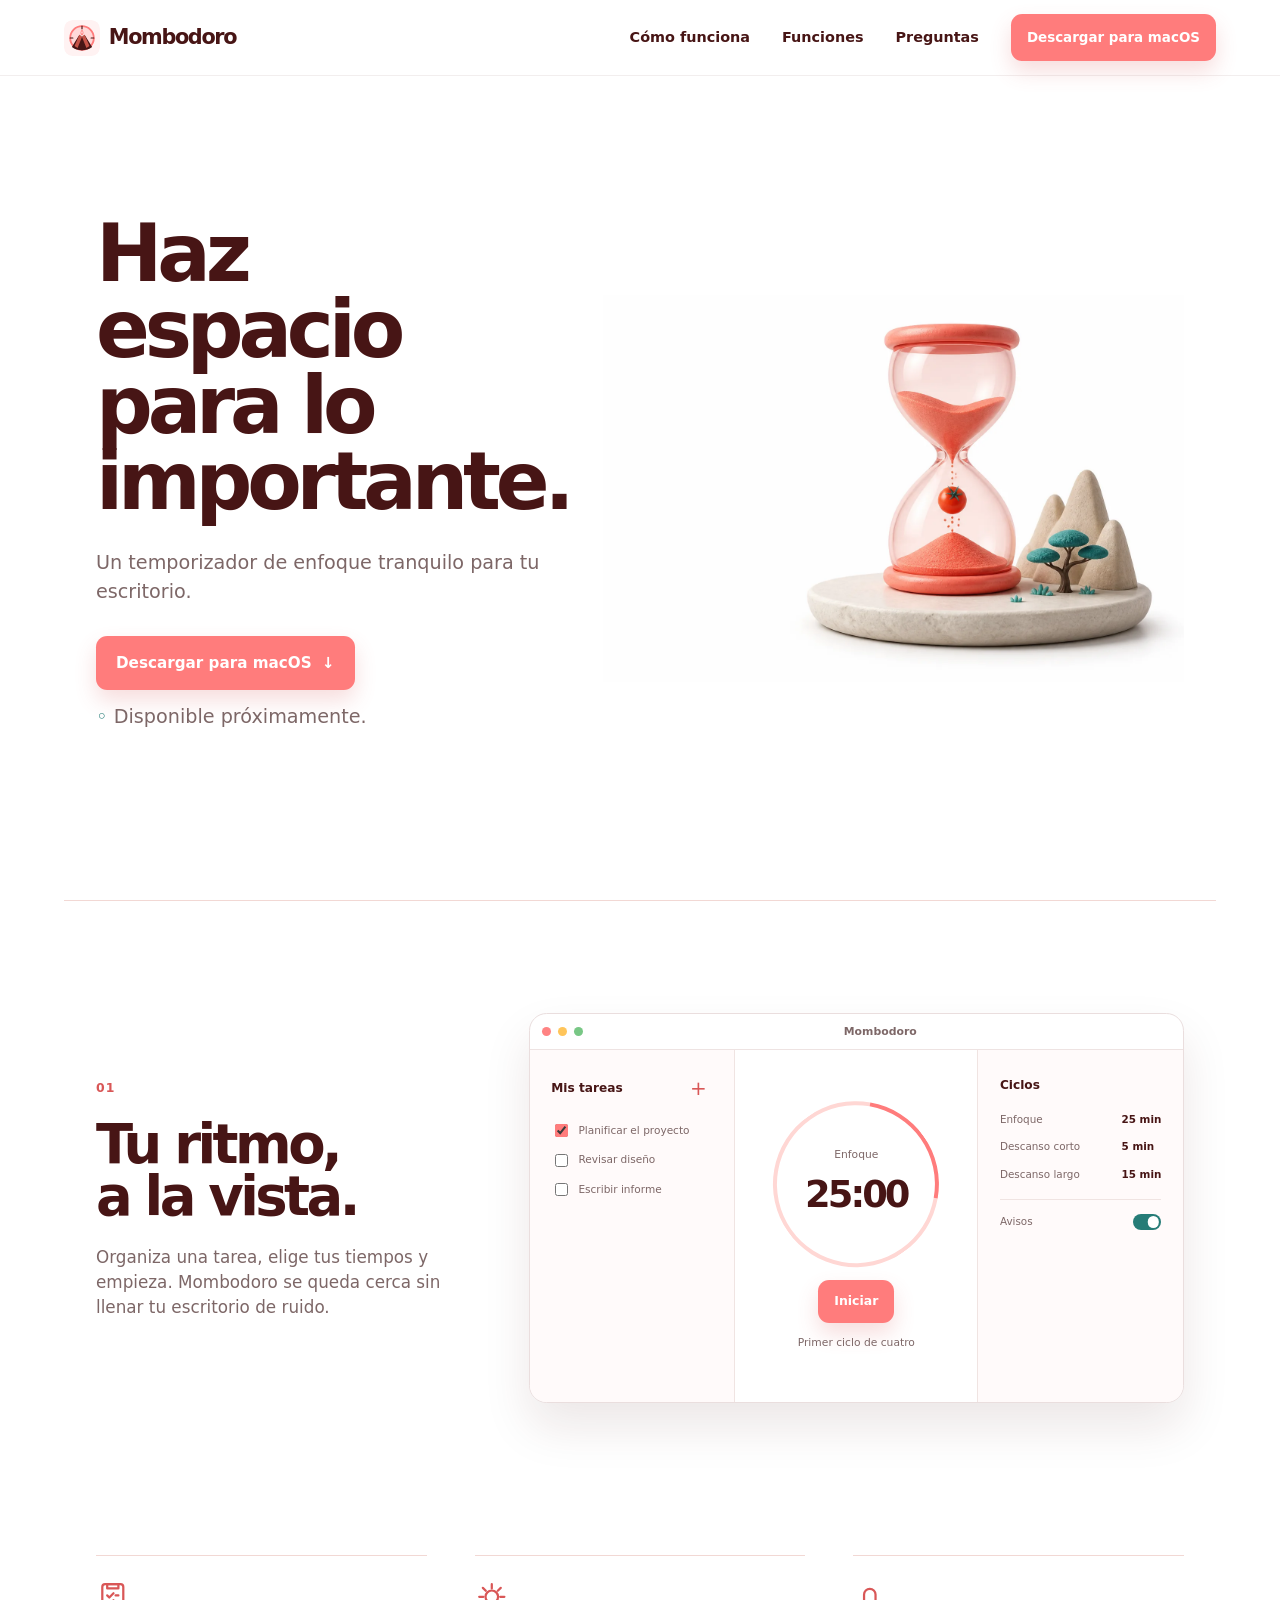
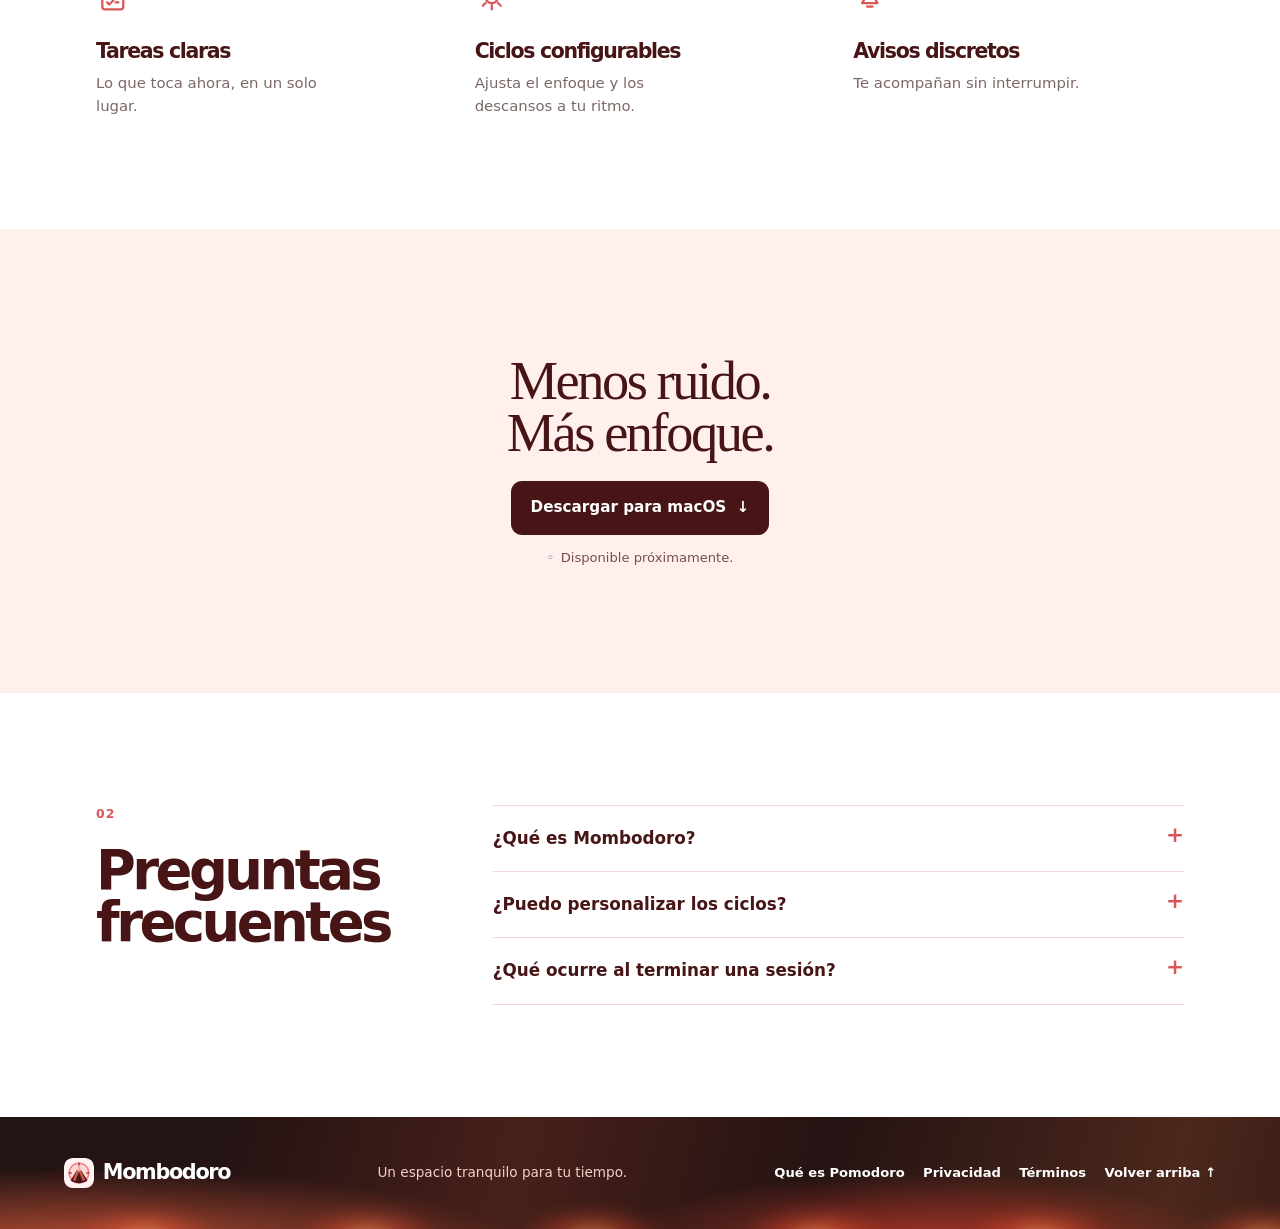
==== web/index.html @ 4e903934 "feat(web): add Mombodoro landing page" ====
<!doctype html>
<html lang="es">
  <head>
    <meta charset="utf-8" />
    <meta name="viewport" content="width=device-width, initial-scale=1" />
    <meta name="theme-color" content="#ff7c7c" />
    <meta name="description" content="Mombodoro es un temporizador de enfoque para macOS con tareas, ciclos configurables y avisos discretos." />
    <meta name="keywords" content="Mombodoro, Momotombo, temporizador Pomodoro para macOS, enfoque, productividad" />
    <meta name="application-name" content="Mombodoro" />
    <meta name="robots" content="index,follow" />
    <link rel="canonical" href="/" data-canonical />
    <link rel="icon" href="assets/mombodoro-mark.svg" type="image/svg+xml" />
    <link rel="preload" as="image" href="assets/hourglass-diorama.webp" fetchpriority="high" />
    <meta property="og:type" content="website" />
    <meta property="og:locale" content="es_ES" />
    <meta property="og:title" content="Mombodoro — Haz espacio para lo importante" />
    <meta property="og:site_name" content="Mombodoro" />
    <meta property="og:description" content="Un temporizador de enfoque tranquilo para tu escritorio." />
    <meta property="og:image" content="assets/hourglass-diorama.webp" />
    <meta property="og:url" content="" data-og-url />
    <meta name="twitter:card" content="summary_large_image" />
    <meta name="twitter:title" content="Mombodoro — Haz espacio para lo importante" />
    <meta name="twitter:description" content="Un temporizador de enfoque tranquilo para tu escritorio." />
    <meta name="twitter:image" content="assets/hourglass-diorama.webp" />
    <title>Mombodoro — Temporizador de enfoque para macOS</title>
    <link rel="stylesheet" href="styles.css" />
    <script type="application/ld+json" id="structured-data"></script>
    <script src="main.js" defer></script>
  </head>
  <body>
    <a class="skip-link" href="#contenido">Saltar al contenido</a>
    <header class="site-header">
      <a class="brand" href="#inicio" aria-label="Mombodoro, inicio"><img src="assets/mombodoro-mark.svg" width="36" height="36" alt="" /><span>Mombodoro</span></a>
      <button class="menu-toggle" type="button" aria-expanded="false" aria-controls="site-navigation"><span class="sr-only">Abrir menú</span><span></span><span></span></button>
      <nav id="site-navigation" class="site-nav" aria-label="Principal">
        <a href="#como-funciona">Cómo funciona</a><a href="#funciones">Funciones</a><a href="#preguntas">Preguntas</a><a class="button button--small download-link" href="#descargar">Descargar para macOS</a>
      </nav>
    </header>
    <main id="contenido">
      <section id="inicio" class="hero section">
        <div class="hero__copy"><h1>Haz espacio<br />para lo importante.</h1><p>Un temporizador de enfoque tranquilo para tu escritorio.</p><a class="button download-link" href="#descargar">Descargar para macOS <span aria-hidden="true">↓</span></a><p class="availability" data-download-status aria-live="polite">Disponible próximamente.</p></div>
        <figure class="hero__media"><img src="assets/hourglass-diorama.webp" width="1536" height="1024" fetchpriority="high" alt="Reloj de arena coral con una esfera tomate y un paisaje sereno" /></figure>
      </section>
      <section id="como-funciona" class="product section">
        <div class="product__copy"><p class="section-number" aria-hidden="true">01</p><h2>Tu ritmo,<br />a la vista.</h2><p>Organiza una tarea, elige tus tiempos y empieza. Mombodoro se queda cerca sin llenar tu escritorio de ruido.</p></div>
        <div class="app-window" aria-label="Vista previa de Mombodoro">
          <div class="window-bar" aria-hidden="true"><span></span><span></span><span></span><b>Mombodoro</b></div>
          <div class="app-screen">
            <section class="task-panel" aria-label="Tareas de ejemplo"><div class="panel-heading"><strong>Mis tareas</strong><button type="button" data-add-task aria-label="Añadir tarea">+</button></div><label class="task-row"><input type="checkbox" checked /><span>Planificar el proyecto</span></label><label class="task-row"><input type="checkbox" /><span>Revisar diseño</span></label><label class="task-row"><input type="checkbox" /><span>Escribir informe</span></label></section>
            <section class="focus-panel" aria-label="Temporizador de ejemplo"><div class="timer-dial"><span>Enfoque</span><strong data-timer>25:00</strong></div><button class="button button--timer" type="button" data-timer-toggle>Iniciar</button><small data-cycle-status>Primer ciclo de cuatro</small></section>
            <section class="settings-panel" aria-label="Ciclos configurables"><strong>Ciclos</strong><dl><dt>Enfoque</dt><dd>25 min</dd><dt>Descanso corto</dt><dd>5 min</dd><dt>Descanso largo</dt><dd>15 min</dd></dl><label class="notification-toggle"><span>Avisos</span><input type="checkbox" checked /><i></i></label></section>
          </div>
        </div>
      </section>
      <section id="funciones" class="features section" aria-labelledby="features-title">
        <h2 id="features-title" class="sr-only">Funciones principales</h2>
        <article><svg aria-hidden="true" viewBox="0 0 24 24"><rect x="4.5" y="3" width="15" height="18" rx="2" /><path d="M8 3h8v3H8zM8 11l1.5 1.5 3-3M14 11h2M8 16l1.5 1.5 3-3M14 16h2" /></svg><h3>Tareas claras</h3><p>Lo que toca ahora, en un solo lugar.</p></article>
        <article><svg aria-hidden="true" viewBox="0 0 24 24"><path d="M12 3v3M12 18v3M3 12h3M18 12h3M5.6 5.6l2.1 2.1M16.3 16.3l2.1 2.1M18.4 5.6l-2.1 2.1M7.7 16.3l-2.1 2.1" /><circle cx="12" cy="12" r="4.5" /></svg><h3>Ciclos configurables</h3><p>Ajusta el enfoque y los descansos a tu ritmo.</p></article>
        <article><svg aria-hidden="true" viewBox="0 0 24 24"><path d="M6.5 16.5h11l-1.4-2.3v-3.8a4.1 4.1 0 0 0-8.2 0v3.8zM10 19h4" /></svg><h3>Avisos discretos</h3><p>Te acompañan sin interrumpir.</p></article>
      </section>
      <section id="descargar" class="download-band"><div><h2>Menos ruido.<br />Más enfoque.</h2><a class="button button--dark download-link" href="#descargar">Descargar para macOS <span aria-hidden="true">↓</span></a><p class="availability availability--dark" data-download-status aria-live="polite">Disponible próximamente.</p></div></section>
      <section id="preguntas" class="faq section" aria-labelledby="faq-title">
        <div class="faq__heading"><p class="section-number" aria-hidden="true">02</p><h2 id="faq-title">Preguntas frecuentes</h2></div>
        <div class="faq__items"><details><summary>¿Qué es Mombodoro?</summary><p>Es una aplicación de escritorio para organizar sesiones de enfoque y descanso con un temporizador configurable.</p></details><details><summary>¿Puedo personalizar los ciclos?</summary><p>Sí. Puedes ajustar la duración del enfoque, los descansos y la cantidad de ciclos antes de un descanso largo.</p></details><details><summary>¿Qué ocurre al terminar una sesión?</summary><p>Mombodoro muestra un aviso y puede enviar una notificación del sistema para indicar el siguiente momento del ciclo.</p></details></div>
      </section>
    </main>
    <footer class="site-footer"><a class="brand" href="#inicio"><img src="assets/mombodoro-mark.svg" width="30" height="30" alt="" /><span>Mombodoro</span></a><p>Un espacio tranquilo para tu tiempo.</p><nav class="footer-links" aria-label="Información"><a href="pomodoro.html">Qué es Pomodoro</a><a href="privacidad.html">Privacidad</a><a href="terminos.html">Términos</a><a href="#inicio">Volver arriba <span aria-hidden="true">↑</span></a></nav></footer>
  </body>
</html>
---- web/styles.css ----
:root {
  --white: #fff;
  --ink: #471515;
  --muted: #7d6767;
  --coral: #ff7c7c;
  --coral-dark: #d95757;
  --coral-soft: #fff0ed;
  --line: #f2d8d4;
  --teal: #267c77;
  --max: 72rem;
  --shadow: 0 1.5rem 3rem rgb(71 21 21 / 10%);
}

* { box-sizing: border-box; }
html { scroll-behavior: smooth; }
body { margin: 0; background: var(--white); color: var(--ink); font-family: Inter, ui-sans-serif, system-ui, -apple-system, BlinkMacSystemFont, "Segoe UI", sans-serif; line-height: 1.5; }
button, a { font: inherit; }
a { color: inherit; }
.skip-link { position: fixed; top: -4rem; left: 1rem; z-index: 10; padding: .7rem 1rem; border-radius: .5rem; background: var(--ink); color: var(--white); }
.skip-link:focus { top: 1rem; }
.sr-only { position: absolute; width: 1px; height: 1px; margin: -1px; overflow: hidden; clip: rect(0, 0, 0, 0); white-space: nowrap; }

.site-header { position: sticky; top: 0; z-index: 5; display: flex; align-items: center; justify-content: space-between; min-height: 4.75rem; padding: .9rem max(1.5rem, calc((100vw - var(--max)) / 2)); background: rgb(255 255 255 / 94%); border-bottom: 1px solid rgb(71 21 21 / 7%); backdrop-filter: blur(12px); }
.brand { display: inline-flex; align-items: center; gap: .55rem; color: var(--ink); font-size: 1.3rem; font-weight: 800; letter-spacing: -.065em; text-decoration: none; }
.brand img { border-radius: .55rem; }
.site-nav { display: flex; align-items: center; gap: 2rem; }
.site-nav > a:not(.button) { font-size: .9rem; font-weight: 700; text-decoration: none; }
.menu-toggle { display: none; }

.section { width: min(100%, var(--max)); margin: 0 auto; padding: 7rem 2rem; }
h1, h2, h3, p { margin-top: 0; }
h1, h2, h3 { letter-spacing: -.065em; line-height: .96; }
h1 { max-width: 8.6ch; margin-bottom: 1.8rem; font-size: clamp(3.35rem, 6.2vw, 5.8rem); }
h2 { margin-bottom: 1.35rem; font-size: clamp(2.45rem, 4.25vw, 4.35rem); }
h3 { margin-bottom: .7rem; font-size: 1.28rem; }
p { color: var(--muted); font-size: 1.05rem; }
.section-number { margin-bottom: 1.3rem; color: var(--coral-dark); font-size: .78rem; font-weight: 800; letter-spacing: .08em; }

.button { display: inline-flex; align-items: center; justify-content: center; gap: .65rem; min-height: 3.4rem; padding: .9rem 1.25rem; border: 0; border-radius: .7rem; background: var(--coral); color: var(--white); font-size: .95rem; font-weight: 800; text-decoration: none; box-shadow: 0 .65rem 1.3rem rgb(217 87 87 / 20%); cursor: pointer; transition: transform .18s ease, background .18s ease; }
.button:hover { background: var(--coral-dark); transform: translateY(-2px); }
.button--small { min-height: 2.9rem; padding: .6rem 1rem; font-size: .84rem; }
.button--timer { min-height: 2.7rem; padding: .6rem 1rem; font-size: .78rem; }
.button--dark { background: var(--ink); box-shadow: none; }
.button--dark:hover { background: #260a0a; }
.button:focus-visible, a:focus-visible, button:focus-visible, summary:focus-visible { outline: 3px solid var(--teal); outline-offset: 4px; }
.availability { margin: .8rem 0 0; font-size: .82rem; }
.availability::before { content: "◦"; margin-right: .4rem; color: var(--teal); }
.availability--dark { color: #754f4f; }

.hero { display: grid; grid-template-columns: .9fr 1.1fr; align-items: center; gap: 2rem; min-height: calc(100svh - 4.75rem); padding-top: 3rem; padding-bottom: 3rem; }
.hero__copy > p { max-width: 29rem; margin-bottom: 1.8rem; font-size: 1.2rem; }
.hero__media { display: grid; place-items: center; margin: 0; }
.hero__media img { display: block; width: min(100%, 40rem); height: auto; }

.product { display: grid; grid-template-columns: .72fr 1.28fr; align-items: center; gap: 4rem; border-top: 1px solid var(--line); }
.product__copy > p:not(.section-number) { max-width: 25rem; }
.app-window { overflow: hidden; border: 1px solid #eadede; border-radius: 1.1rem; background: var(--white); box-shadow: var(--shadow); }
.window-bar { display: flex; align-items: center; gap: .4rem; min-height: 2.25rem; padding: 0 .75rem; border-bottom: 1px solid #eee3e2; color: var(--muted); font-size: .68rem; }
.window-bar span { width: .6rem; height: .6rem; border-radius: 50%; background: #ff8383; }
.window-bar span:nth-child(2) { background: #ffc55a; }
.window-bar span:nth-child(3) { background: #78c785; }
.window-bar b { margin: 0 auto; font-weight: 700; }
.app-screen { display: grid; grid-template-columns: .85fr 1fr .85fr; min-height: 22rem; }
.task-panel, .settings-panel { padding: 1.35rem; background: #fffafa; }
.task-panel { border-right: 1px solid #f0e4e2; }
.settings-panel { border-left: 1px solid #f0e4e2; }
.panel-heading { display: flex; align-items: center; justify-content: space-between; margin-bottom: 1.1rem; font-size: .76rem; }
.panel-heading button { border: 0; background: transparent; color: var(--coral-dark); font-size: 1.25rem; cursor: pointer; }
.task-row { display: flex; align-items: center; gap: .45rem; margin: .65rem 0; color: var(--muted); font-size: .66rem; }
.task-row input { accent-color: var(--coral); }
.focus-panel { display: grid; place-content: center; justify-items: center; gap: .75rem; min-width: 0; overflow: hidden; }
.timer-dial { position: relative; display: grid; width: 10.4rem; aspect-ratio: 1; place-content: center; justify-items: center; gap: .2rem; }
.timer-dial::before { position: absolute; inset: 0; content: ""; border: 4px solid #ffd7d4; border-right-color: var(--coral); border-radius: 50%; transform: rotate(-35deg); }
.timer-dial > * { position: relative; z-index: 1; }
.timer-dial > span, .focus-panel small { color: var(--muted); font-size: .67rem; }
.timer-dial strong { font-size: 2.3rem; letter-spacing: -.08em; }
.settings-panel > strong { font-size: .76rem; }
.settings-panel dl { display: grid; grid-template-columns: 1fr auto; gap: .75rem .6rem; margin: 1rem 0; color: var(--muted); font-size: .65rem; }
.settings-panel dd { margin: 0; color: var(--ink); font-weight: 800; }
.notification-toggle { display: flex; align-items: center; justify-content: space-between; gap: .5rem; padding-top: .9rem; border-top: 1px solid #f0e4e2; color: var(--muted); font-size: .65rem; }
.notification-toggle input { position: absolute; opacity: 0; }
.notification-toggle i { width: 1.8rem; height: 1rem; border-radius: 999px; background: #d8c9c7; }
.notification-toggle i::after { content: ""; display: block; width: .7rem; height: .7rem; margin: .15rem; border-radius: 50%; background: var(--white); transition: transform .2s; }
.notification-toggle input:checked + i { background: var(--teal); }
.notification-toggle input:checked + i::after { transform: translateX(.8rem); }

.features { display: grid; grid-template-columns: repeat(3, 1fr); gap: 3rem; padding-top: 2.5rem; }
.features article { padding-top: 1.5rem; border-top: 1px solid var(--line); }
.features svg { width: 2.1rem; height: 2.1rem; margin-bottom: 1.3rem; fill: none; stroke: var(--coral-dark); stroke-linecap: round; stroke-linejoin: round; stroke-width: 1.6; }
.features p { max-width: 15rem; margin-bottom: 0; font-size: .93rem; }
.download-band { display: grid; place-items: center; min-height: 29rem; padding: 4rem 2rem; background: var(--coral-soft); text-align: center; }
.download-band > div { display: grid; justify-items: center; }
.download-band h2 { font-family: ui-serif, Georgia, serif; font-weight: 500; letter-spacing: -.045em; }

.faq { display: grid; grid-template-columns: .65fr 1.35fr; gap: 4rem; }
.faq__items { border-top: 1px solid var(--line); }
details { border-bottom: 1px solid var(--line); padding: 1.25rem 0; }
summary { display: flex; justify-content: space-between; gap: 1rem; color: var(--ink); font-size: 1.05rem; font-weight: 750; cursor: pointer; list-style: none; }
summary::-webkit-details-marker { display: none; }
summary::after { content: "+"; color: var(--coral-dark); font-size: 1.35rem; line-height: .8; }
details[open] summary::after { content: "−"; }
details p { max-width: 42rem; margin: .85rem 2rem 0 0; font-size: .94rem; }
.site-footer { position: relative; isolation: isolate; display: flex; align-items: center; justify-content: space-between; gap: 2rem; width: 100%; min-height: 7rem; margin: 0 auto; padding: 2rem max(2rem, calc((100vw - var(--max)) / 2)); overflow: hidden; background: #241313; color: var(--white); }
.site-footer::before, .site-footer::after { position: absolute; z-index: -1; content: ""; pointer-events: none; }
.site-footer::before { inset: 0; background: radial-gradient(ellipse 38% 120% at 4% 120%, rgb(255 106 69 / 72%), transparent 62%), radial-gradient(ellipse 26% 100% at 48% 110%, rgb(218 64 46 / 68%), transparent 60%), radial-gradient(ellipse 34% 100% at 92% 116%, rgb(255 123 68 / 55%), transparent 62%), linear-gradient(105deg, transparent 12%, rgb(255 99 61 / 16%) 27%, transparent 43%, rgb(255 130 66 / 18%) 61%, transparent 76%); background-size: 150% 100%; animation: lava-flow 14s linear infinite; }
.site-footer::after { right: -15%; bottom: -3.4rem; left: -15%; height: 5.7rem; background: radial-gradient(ellipse at center, rgb(255 164 91 / 72%) 0 10%, rgb(255 86 53 / 52%) 18%, transparent 48%) 0 0 / 14rem 5.7rem repeat-x; filter: blur(8px); opacity: .8; animation: lava-glow 3.8s ease-in-out infinite; }
.site-footer > * { position: relative; z-index: 1; }
.site-footer .brand { color: var(--white); }
.site-footer p { margin: 0; color: #f3cfca; font-size: .85rem; }
.footer-links { display: flex; flex-wrap: wrap; justify-content: flex-end; gap: .6rem 1.15rem; }
.footer-links a { color: var(--white); font-size: .82rem; font-weight: 700; text-decoration: none; }

@keyframes lava-flow { to { background-position: 150% 0; } }
@keyframes lava-glow { 0%, 100% { opacity: .58; transform: translateX(-2%) scaleY(.92); } 50% { opacity: .95; transform: translateX(2%) scaleY(1.08); } }

@media (max-width: 800px) {
  .site-header { padding: .85rem 1.25rem; }
  .menu-toggle { display: grid; gap: .32rem; padding: .5rem; border: 0; background: transparent; cursor: pointer; }
  .menu-toggle span:not(.sr-only) { display: block; width: 1.4rem; height: 2px; background: var(--ink); }
  .site-nav { position: absolute; top: 100%; right: 1rem; left: 1rem; display: none; align-items: stretch; flex-direction: column; gap: 1rem; padding: 1.2rem; background: var(--white); border: 1px solid var(--line); border-radius: .85rem; box-shadow: var(--shadow); }
  .site-nav.is-open { display: flex; }
  .article-page .site-header { align-items: center; flex-wrap: wrap; }
  .article-page .site-nav { position: static; display: flex; width: 100%; flex-direction: row; align-items: center; justify-content: space-between; padding: .75rem 0 0; border: 0; border-radius: 0; background: transparent; box-shadow: none; }
  .hero, .product, .faq { grid-template-columns: 1fr; gap: 2.5rem; }
  .hero { min-height: auto; padding-top: 4rem; }
  .hero__media { order: -1; }
  .hero__media img { width: min(100%, 28rem); }
  .product { padding-top: 4.5rem; padding-bottom: 4.5rem; }
  .features { grid-template-columns: 1fr; gap: 2rem; padding-top: 1rem; padding-bottom: 4.5rem; }
  .features article { padding-top: 1.25rem; }
  .app-screen { grid-template-columns: 1fr 1.15fr; min-height: 19rem; }
  .settings-panel { display: none; }
  .download-band { min-height: 22rem; }
  .site-footer { align-items: flex-start; flex-direction: column; padding: 2rem 1.25rem; gap: .8rem; }
  .footer-links { justify-content: flex-start; }
}

.article-page { min-height: 100svh; }
.article-main { width: min(100%, 72rem); margin: 0 auto; padding: 5.5rem 2rem 7rem; }
.article-hero { display: grid; grid-template-columns: .9fr 1.1fr; align-items: center; gap: 3.5rem; margin-bottom: 6rem; }
.article-hero h1 { max-width: 8ch; }
.article-hero p { max-width: 31rem; font-size: 1.16rem; }
.article-hero figure, .article-visual { margin: 0; }
.article-hero img, .article-visual img { display: block; width: 100%; height: auto; }
.article-content { width: min(100%, 47rem); margin: 0 auto; }
.article-content h2 { margin-top: 4.5rem; font-size: clamp(2.15rem, 4vw, 3.45rem); }
.article-content h3 { margin-top: 2.1rem; }
.article-content p, .article-content li { max-width: 42rem; color: var(--muted); font-size: 1.04rem; }
.article-content ol { display: grid; gap: 1rem; padding-left: 1.4rem; }
.article-content li::marker { color: var(--coral-dark); font-weight: 800; }
.article-note { margin: 3rem 0; padding: 1.5rem; border-left: 3px solid var(--coral); background: var(--coral-soft); color: var(--ink); }
.article-source { margin-top: 3.5rem; font-size: .88rem !important; }
.article-source a { color: var(--ink); font-weight: 700; }
.article-visual { width: min(100%, 56rem); margin: 4rem auto; }
.legal-page { width: min(100%, 46rem); margin: 0 auto; padding: 5.5rem 2rem 7rem; }
.legal-page h1 { max-width: 12ch; }
.legal-page h2 { margin-top: 3.6rem; font-size: clamp(1.9rem, 3vw, 2.8rem); }
.legal-page p, .legal-page li { color: var(--muted); }
.legal-page ul { display: grid; gap: .6rem; }
.legal-page time { color: var(--muted); font-size: .9rem; }

@media (max-width: 800px) {
  .article-main, .legal-page { padding: 4rem 1.25rem 5rem; }
  .article-hero { grid-template-columns: 1fr; gap: 2rem; margin-bottom: 4rem; }
  .article-hero figure { order: -1; margin: 0 -1.25rem; }
  .article-content h2 { margin-top: 3.5rem; }
}

@media (max-width: 420px) {
  .article-page .site-nav { align-items: flex-start; flex-direction: column; }
  .app-screen { grid-template-columns: 1fr; min-height: 18rem; }
  .task-panel { display: none; }
}

@media (max-width: 520px) {
  .section { padding: 4rem 1.25rem; }
  h1 { font-size: clamp(3rem, 15vw, 4.25rem); }
  h2 { font-size: clamp(2.5rem, 12vw, 3.5rem); }
  .hero__media { margin: 0 -1.25rem; }
  .app-window { margin: 0 -1.25rem; border-radius: 0; }
  .task-panel { padding: 1rem; }
  .focus-panel strong { font-size: 2rem; }
  .download-band { padding: 3.5rem 1.25rem; }
}

@media (prefers-reduced-motion: reduce) {
  html { scroll-behavior: auto; }
  *, *::before, *::after { transition-duration: .01ms !important; }
  .site-footer::before, .site-footer::after { animation: none; }
}
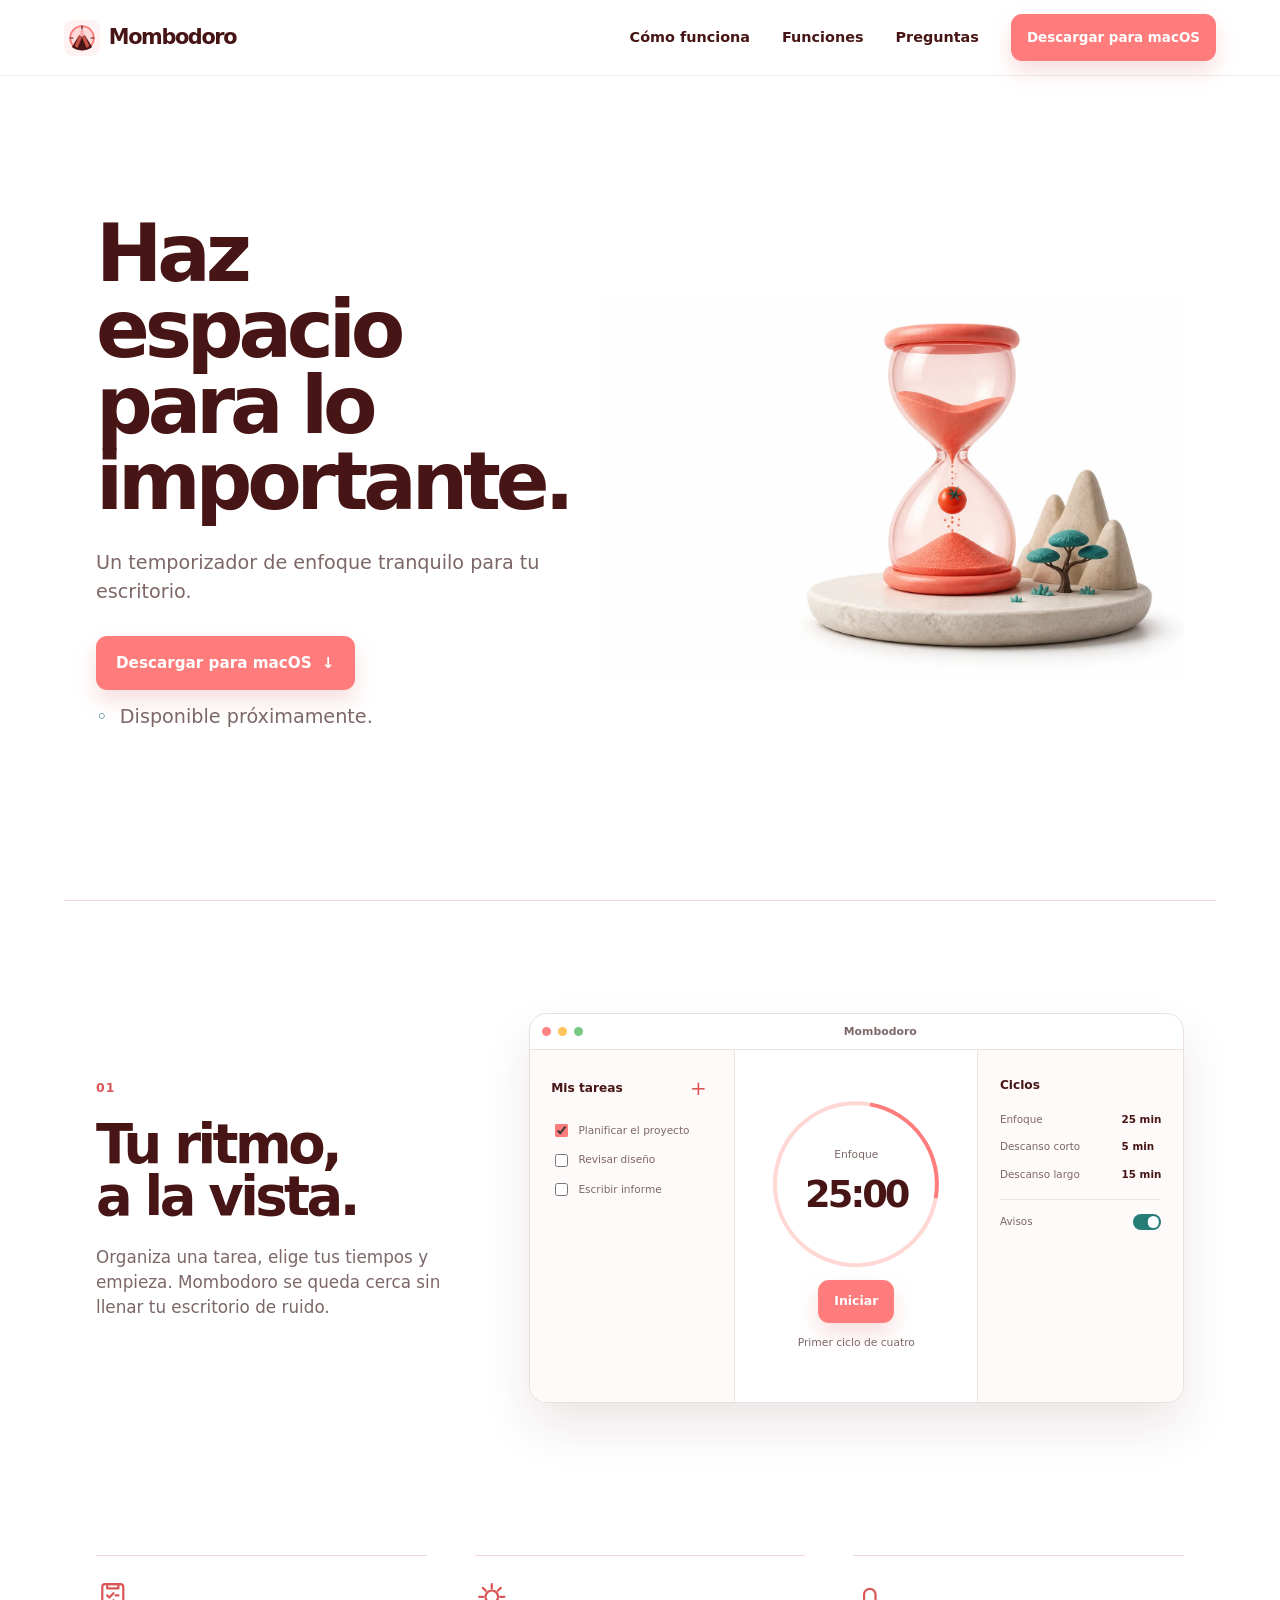
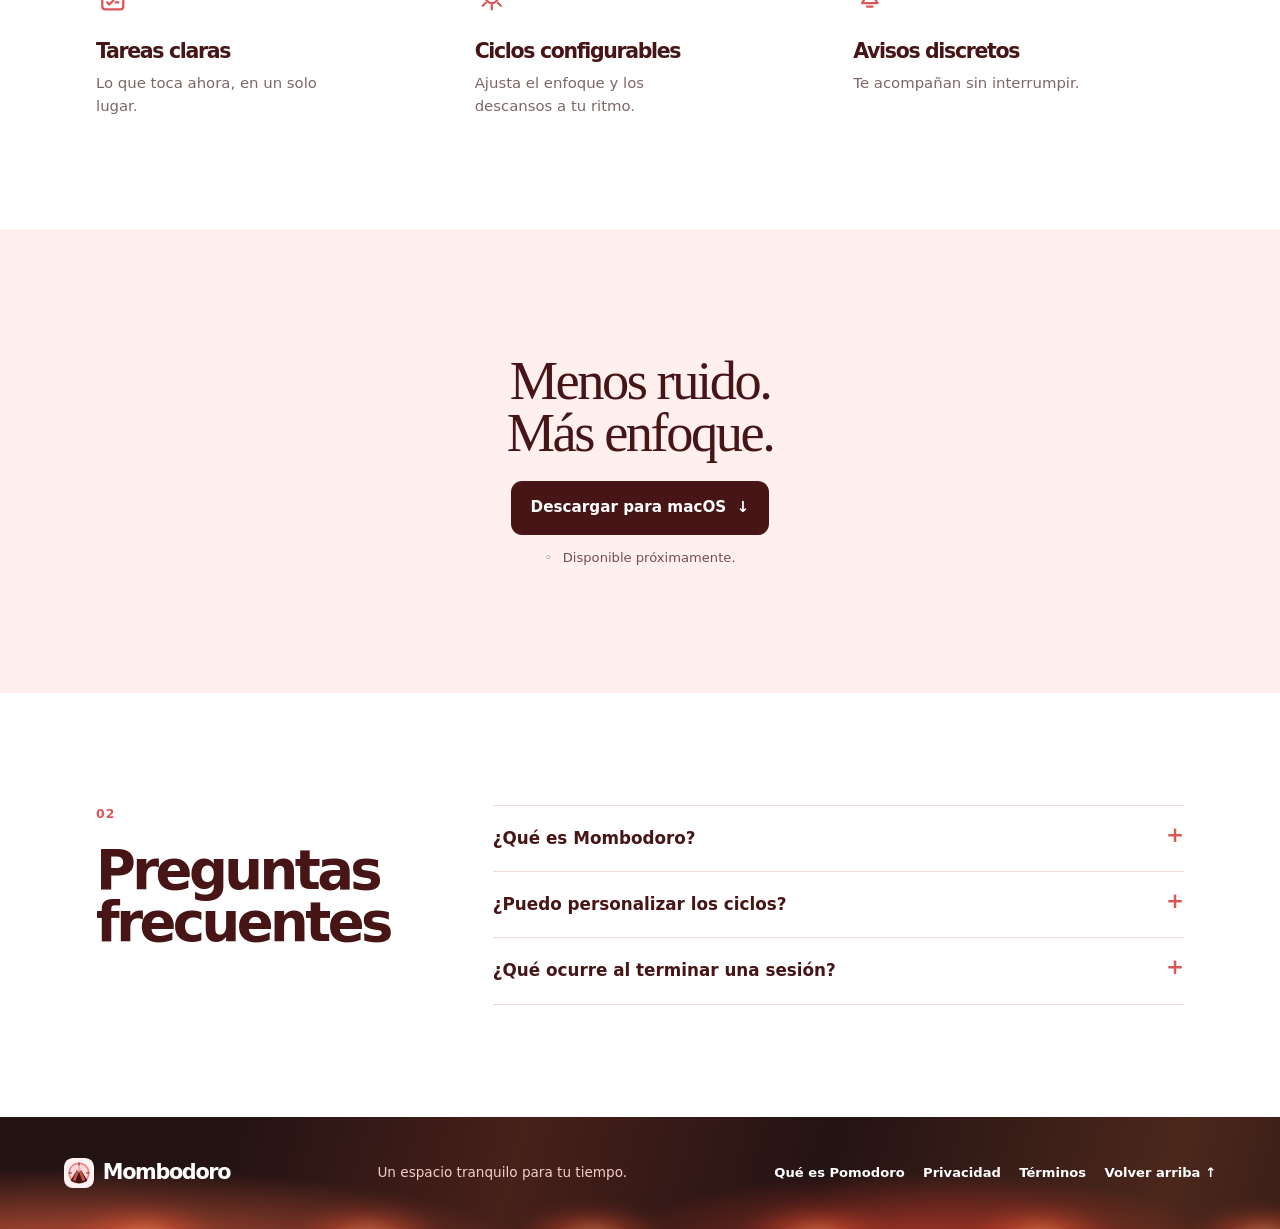
==== commit df49741d: "feat(web): redesign product landing page" ====
--- a/web/index.html
+++ b/web/index.html
@@ -4,23 +4,46 @@
     <meta charset="utf-8" />
     <meta name="viewport" content="width=device-width, initial-scale=1" />
     <meta name="theme-color" content="#ff7c7c" />
-    <meta name="description" content="Mombodoro es un temporizador de enfoque para macOS con tareas, ciclos configurables y avisos discretos." />
-    <meta name="keywords" content="Mombodoro, Momotombo, temporizador Pomodoro para macOS, enfoque, productividad" />
+    <meta
+      name="description"
+      content="Mombodoro es un temporizador de enfoque para macOS con tareas, ciclos configurables y avisos discretos."
+    />
+    <meta
+      name="keywords"
+      content="Mombodoro, Momotombo, temporizador Pomodoro para macOS, enfoque, productividad"
+    />
     <meta name="application-name" content="Mombodoro" />
     <meta name="robots" content="index,follow" />
     <link rel="canonical" href="/" data-canonical />
     <link rel="icon" href="assets/mombodoro-mark.svg" type="image/svg+xml" />
-    <link rel="preload" as="image" href="assets/hourglass-diorama.webp" fetchpriority="high" />
+    <link
+      rel="preload"
+      as="image"
+      href="assets/hourglass-diorama.webp"
+      fetchpriority="high"
+    />
     <meta property="og:type" content="website" />
     <meta property="og:locale" content="es_ES" />
-    <meta property="og:title" content="Mombodoro — Haz espacio para lo importante" />
+    <meta
+      property="og:title"
+      content="Mombodoro — Haz espacio para lo importante"
+    />
     <meta property="og:site_name" content="Mombodoro" />
-    <meta property="og:description" content="Un temporizador de enfoque tranquilo para tu escritorio." />
+    <meta
+      property="og:description"
+      content="Un temporizador de enfoque tranquilo para tu escritorio."
+    />
     <meta property="og:image" content="assets/hourglass-diorama.webp" />
     <meta property="og:url" content="" data-og-url />
     <meta name="twitter:card" content="summary_large_image" />
-    <meta name="twitter:title" content="Mombodoro — Haz espacio para lo importante" />
-    <meta name="twitter:description" content="Un temporizador de enfoque tranquilo para tu escritorio." />
+    <meta
+      name="twitter:title"
+      content="Mombodoro — Haz espacio para lo importante"
+    />
+    <meta
+      name="twitter:description"
+      content="Un temporizador de enfoque tranquilo para tu escritorio."
+    />
     <meta name="twitter:image" content="assets/hourglass-diorama.webp" />
     <title>Mombodoro — Temporizador de enfoque para macOS</title>
     <link rel="stylesheet" href="styles.css" />
@@ -30,40 +53,209 @@
   <body>
     <a class="skip-link" href="#contenido">Saltar al contenido</a>
     <header class="site-header">
-      <a class="brand" href="#inicio" aria-label="Mombodoro, inicio"><img src="assets/mombodoro-mark.svg" width="36" height="36" alt="" /><span>Mombodoro</span></a>
-      <button class="menu-toggle" type="button" aria-expanded="false" aria-controls="site-navigation"><span class="sr-only">Abrir menú</span><span></span><span></span></button>
+      <a class="brand" href="#inicio" aria-label="Mombodoro, inicio"
+        ><img
+          src="assets/mombodoro-mark.svg"
+          width="36"
+          height="36"
+          alt=""
+        /><span>Mombodoro</span></a
+      >
+      <button
+        class="menu-toggle"
+        type="button"
+        aria-expanded="false"
+        aria-controls="site-navigation"
+      >
+        <span class="sr-only">Abrir menú</span><span></span><span></span>
+      </button>
       <nav id="site-navigation" class="site-nav" aria-label="Principal">
-        <a href="#como-funciona">Cómo funciona</a><a href="#funciones">Funciones</a><a href="#preguntas">Preguntas</a><a class="button button--small download-link" href="#descargar">Descargar para macOS</a>
+        <a href="#como-funciona">Cómo funciona</a
+        ><a href="#funciones">Funciones</a><a href="#preguntas">Preguntas</a
+        ><a class="button button--small download-link" href="#descargar"
+          >Descargar para macOS</a
+        >
       </nav>
     </header>
     <main id="contenido">
       <section id="inicio" class="hero section">
-        <div class="hero__copy"><h1>Haz espacio<br />para lo importante.</h1><p>Un temporizador de enfoque tranquilo para tu escritorio.</p><a class="button download-link" href="#descargar">Descargar para macOS <span aria-hidden="true">↓</span></a><p class="availability" data-download-status aria-live="polite">Disponible próximamente.</p></div>
-        <figure class="hero__media"><img src="assets/hourglass-diorama.webp" width="1536" height="1024" fetchpriority="high" alt="Reloj de arena coral con una esfera tomate y un paisaje sereno" /></figure>
+        <div class="hero__copy">
+          <h1>Haz espacio<br />para lo importante.</h1>
+          <p>Un temporizador de enfoque tranquilo para tu escritorio.</p>
+          <a class="button download-link" href="#descargar"
+            >Descargar para macOS <span aria-hidden="true">↓</span></a
+          >
+          <p class="availability" data-download-status aria-live="polite">
+            Disponible próximamente.
+          </p>
+        </div>
+        <figure class="hero__media">
+          <img
+            src="assets/hourglass-diorama.webp"
+            width="1536"
+            height="1024"
+            fetchpriority="high"
+            alt="Reloj de arena coral con una esfera tomate y un paisaje sereno"
+          />
+        </figure>
       </section>
       <section id="como-funciona" class="product section">
-        <div class="product__copy"><p class="section-number" aria-hidden="true">01</p><h2>Tu ritmo,<br />a la vista.</h2><p>Organiza una tarea, elige tus tiempos y empieza. Mombodoro se queda cerca sin llenar tu escritorio de ruido.</p></div>
+        <div class="product__copy">
+          <p class="section-number" aria-hidden="true">01</p>
+          <h2>Tu ritmo,<br />a la vista.</h2>
+          <p>
+            Organiza una tarea, elige tus tiempos y empieza. Mombodoro se queda
+            cerca sin llenar tu escritorio de ruido.
+          </p>
+        </div>
         <div class="app-window" aria-label="Vista previa de Mombodoro">
-          <div class="window-bar" aria-hidden="true"><span></span><span></span><span></span><b>Mombodoro</b></div>
+          <div class="window-bar" aria-hidden="true">
+            <span></span><span></span><span></span><b>Mombodoro</b>
+          </div>
           <div class="app-screen">
-            <section class="task-panel" aria-label="Tareas de ejemplo"><div class="panel-heading"><strong>Mis tareas</strong><button type="button" data-add-task aria-label="Añadir tarea">+</button></div><label class="task-row"><input type="checkbox" checked /><span>Planificar el proyecto</span></label><label class="task-row"><input type="checkbox" /><span>Revisar diseño</span></label><label class="task-row"><input type="checkbox" /><span>Escribir informe</span></label></section>
-            <section class="focus-panel" aria-label="Temporizador de ejemplo"><div class="timer-dial"><span>Enfoque</span><strong data-timer>25:00</strong></div><button class="button button--timer" type="button" data-timer-toggle>Iniciar</button><small data-cycle-status>Primer ciclo de cuatro</small></section>
-            <section class="settings-panel" aria-label="Ciclos configurables"><strong>Ciclos</strong><dl><dt>Enfoque</dt><dd>25 min</dd><dt>Descanso corto</dt><dd>5 min</dd><dt>Descanso largo</dt><dd>15 min</dd></dl><label class="notification-toggle"><span>Avisos</span><input type="checkbox" checked /><i></i></label></section>
+            <section class="task-panel" aria-label="Tareas de ejemplo">
+              <div class="panel-heading">
+                <strong>Mis tareas</strong
+                ><button type="button" data-add-task aria-label="Añadir tarea">
+                  +
+                </button>
+              </div>
+              <label class="task-row"
+                ><input type="checkbox" checked /><span
+                  >Planificar el proyecto</span
+                ></label
+              ><label class="task-row"
+                ><input type="checkbox" /><span>Revisar diseño</span></label
+              ><label class="task-row"
+                ><input type="checkbox" /><span>Escribir informe</span></label
+              >
+            </section>
+            <section class="focus-panel" aria-label="Temporizador de ejemplo">
+              <div class="timer-dial">
+                <span>Enfoque</span><strong data-timer>25:00</strong>
+              </div>
+              <button
+                class="button button--timer"
+                type="button"
+                data-timer-toggle
+              >
+                Iniciar</button
+              ><small data-cycle-status>Primer ciclo de cuatro</small>
+            </section>
+            <section class="settings-panel" aria-label="Ciclos configurables">
+              <strong>Ciclos</strong>
+              <dl>
+                <dt>Enfoque</dt>
+                <dd>25 min</dd>
+                <dt>Descanso corto</dt>
+                <dd>5 min</dd>
+                <dt>Descanso largo</dt>
+                <dd>15 min</dd>
+              </dl>
+              <label class="notification-toggle"
+                ><span>Avisos</span><input type="checkbox" checked /><i></i
+              ></label>
+            </section>
           </div>
         </div>
       </section>
-      <section id="funciones" class="features section" aria-labelledby="features-title">
+      <section
+        id="funciones"
+        class="features section"
+        aria-labelledby="features-title"
+      >
         <h2 id="features-title" class="sr-only">Funciones principales</h2>
-        <article><svg aria-hidden="true" viewBox="0 0 24 24"><rect x="4.5" y="3" width="15" height="18" rx="2" /><path d="M8 3h8v3H8zM8 11l1.5 1.5 3-3M14 11h2M8 16l1.5 1.5 3-3M14 16h2" /></svg><h3>Tareas claras</h3><p>Lo que toca ahora, en un solo lugar.</p></article>
-        <article><svg aria-hidden="true" viewBox="0 0 24 24"><path d="M12 3v3M12 18v3M3 12h3M18 12h3M5.6 5.6l2.1 2.1M16.3 16.3l2.1 2.1M18.4 5.6l-2.1 2.1M7.7 16.3l-2.1 2.1" /><circle cx="12" cy="12" r="4.5" /></svg><h3>Ciclos configurables</h3><p>Ajusta el enfoque y los descansos a tu ritmo.</p></article>
-        <article><svg aria-hidden="true" viewBox="0 0 24 24"><path d="M6.5 16.5h11l-1.4-2.3v-3.8a4.1 4.1 0 0 0-8.2 0v3.8zM10 19h4" /></svg><h3>Avisos discretos</h3><p>Te acompañan sin interrumpir.</p></article>
-      </section>
-      <section id="descargar" class="download-band"><div><h2>Menos ruido.<br />Más enfoque.</h2><a class="button button--dark download-link" href="#descargar">Descargar para macOS <span aria-hidden="true">↓</span></a><p class="availability availability--dark" data-download-status aria-live="polite">Disponible próximamente.</p></div></section>
+        <article>
+          <svg aria-hidden="true" viewBox="0 0 24 24">
+            <rect x="4.5" y="3" width="15" height="18" rx="2" />
+            <path
+              d="M8 3h8v3H8zM8 11l1.5 1.5 3-3M14 11h2M8 16l1.5 1.5 3-3M14 16h2"
+            />
+          </svg>
+          <h3>Tareas claras</h3>
+          <p>Lo que toca ahora, en un solo lugar.</p>
+        </article>
+        <article>
+          <svg aria-hidden="true" viewBox="0 0 24 24">
+            <path
+              d="M12 3v3M12 18v3M3 12h3M18 12h3M5.6 5.6l2.1 2.1M16.3 16.3l2.1 2.1M18.4 5.6l-2.1 2.1M7.7 16.3l-2.1 2.1"
+            />
+            <circle cx="12" cy="12" r="4.5" />
+          </svg>
+          <h3>Ciclos configurables</h3>
+          <p>Ajusta el enfoque y los descansos a tu ritmo.</p>
+        </article>
+        <article>
+          <svg aria-hidden="true" viewBox="0 0 24 24">
+            <path
+              d="M6.5 16.5h11l-1.4-2.3v-3.8a4.1 4.1 0 0 0-8.2 0v3.8zM10 19h4"
+            />
+          </svg>
+          <h3>Avisos discretos</h3>
+          <p>Te acompañan sin interrumpir.</p>
+        </article>
+      </section>
+      <section id="descargar" class="download-band">
+        <div>
+          <h2>Menos ruido.<br />Más enfoque.</h2>
+          <a class="button button--dark download-link" href="#descargar"
+            >Descargar para macOS <span aria-hidden="true">↓</span></a
+          >
+          <p
+            class="availability availability--dark"
+            data-download-status
+            aria-live="polite"
+          >
+            Disponible próximamente.
+          </p>
+        </div>
+      </section>
       <section id="preguntas" class="faq section" aria-labelledby="faq-title">
-        <div class="faq__heading"><p class="section-number" aria-hidden="true">02</p><h2 id="faq-title">Preguntas frecuentes</h2></div>
-        <div class="faq__items"><details><summary>¿Qué es Mombodoro?</summary><p>Es una aplicación de escritorio para organizar sesiones de enfoque y descanso con un temporizador configurable.</p></details><details><summary>¿Puedo personalizar los ciclos?</summary><p>Sí. Puedes ajustar la duración del enfoque, los descansos y la cantidad de ciclos antes de un descanso largo.</p></details><details><summary>¿Qué ocurre al terminar una sesión?</summary><p>Mombodoro muestra un aviso y puede enviar una notificación del sistema para indicar el siguiente momento del ciclo.</p></details></div>
+        <div class="faq__heading">
+          <p class="section-number" aria-hidden="true">02</p>
+          <h2 id="faq-title">Preguntas frecuentes</h2>
+        </div>
+        <div class="faq__items">
+          <details>
+            <summary>¿Qué es Mombodoro?</summary>
+            <p>
+              Es una aplicación de escritorio para organizar sesiones de enfoque
+              y descanso con un temporizador configurable.
+            </p>
+          </details>
+          <details>
+            <summary>¿Puedo personalizar los ciclos?</summary>
+            <p>
+              Sí. Puedes ajustar la duración del enfoque, los descansos y la
+              cantidad de ciclos antes de un descanso largo.
+            </p>
+          </details>
+          <details>
+            <summary>¿Qué ocurre al terminar una sesión?</summary>
+            <p>
+              Mombodoro muestra un aviso y puede enviar una notificación del
+              sistema para indicar el siguiente momento del ciclo.
+            </p>
+          </details>
+        </div>
       </section>
     </main>
-    <footer class="site-footer"><a class="brand" href="#inicio"><img src="assets/mombodoro-mark.svg" width="30" height="30" alt="" /><span>Mombodoro</span></a><p>Un espacio tranquilo para tu tiempo.</p><nav class="footer-links" aria-label="Información"><a href="pomodoro.html">Qué es Pomodoro</a><a href="privacidad.html">Privacidad</a><a href="terminos.html">Términos</a><a href="#inicio">Volver arriba <span aria-hidden="true">↑</span></a></nav></footer>
+    <footer class="site-footer">
+      <a class="brand" href="#inicio"
+        ><img
+          src="assets/mombodoro-mark.svg"
+          width="30"
+          height="30"
+          alt=""
+        /><span>Mombodoro</span></a
+      >
+      <p>Un espacio tranquilo para tu tiempo.</p>
+      <nav class="footer-links" aria-label="Información">
+        <a href="pomodoro.html">Qué es Pomodoro</a
+        ><a href="privacidad.html">Privacidad</a
+        ><a href="terminos.html">Términos</a
+        ><a href="#inicio">Volver arriba <span aria-hidden="true">↑</span></a>
+      </nav>
+    </footer>
   </body>
 </html>
--- a/web/styles.css
+++ b/web/styles.css
@@ -11,180 +11,868 @@
   --shadow: 0 1.5rem 3rem rgb(71 21 21 / 10%);
 }
 
-* { box-sizing: border-box; }
-html { scroll-behavior: smooth; }
-body { margin: 0; background: var(--white); color: var(--ink); font-family: Inter, ui-sans-serif, system-ui, -apple-system, BlinkMacSystemFont, "Segoe UI", sans-serif; line-height: 1.5; }
-button, a { font: inherit; }
-a { color: inherit; }
-.skip-link { position: fixed; top: -4rem; left: 1rem; z-index: 10; padding: .7rem 1rem; border-radius: .5rem; background: var(--ink); color: var(--white); }
-.skip-link:focus { top: 1rem; }
-.sr-only { position: absolute; width: 1px; height: 1px; margin: -1px; overflow: hidden; clip: rect(0, 0, 0, 0); white-space: nowrap; }
-
-.site-header { position: sticky; top: 0; z-index: 5; display: flex; align-items: center; justify-content: space-between; min-height: 4.75rem; padding: .9rem max(1.5rem, calc((100vw - var(--max)) / 2)); background: rgb(255 255 255 / 94%); border-bottom: 1px solid rgb(71 21 21 / 7%); backdrop-filter: blur(12px); }
-.brand { display: inline-flex; align-items: center; gap: .55rem; color: var(--ink); font-size: 1.3rem; font-weight: 800; letter-spacing: -.065em; text-decoration: none; }
-.brand img { border-radius: .55rem; }
-.site-nav { display: flex; align-items: center; gap: 2rem; }
-.site-nav > a:not(.button) { font-size: .9rem; font-weight: 700; text-decoration: none; }
-.menu-toggle { display: none; }
-
-.section { width: min(100%, var(--max)); margin: 0 auto; padding: 7rem 2rem; }
-h1, h2, h3, p { margin-top: 0; }
-h1, h2, h3 { letter-spacing: -.065em; line-height: .96; }
-h1 { max-width: 8.6ch; margin-bottom: 1.8rem; font-size: clamp(3.35rem, 6.2vw, 5.8rem); }
-h2 { margin-bottom: 1.35rem; font-size: clamp(2.45rem, 4.25vw, 4.35rem); }
-h3 { margin-bottom: .7rem; font-size: 1.28rem; }
-p { color: var(--muted); font-size: 1.05rem; }
-.section-number { margin-bottom: 1.3rem; color: var(--coral-dark); font-size: .78rem; font-weight: 800; letter-spacing: .08em; }
-
-.button { display: inline-flex; align-items: center; justify-content: center; gap: .65rem; min-height: 3.4rem; padding: .9rem 1.25rem; border: 0; border-radius: .7rem; background: var(--coral); color: var(--white); font-size: .95rem; font-weight: 800; text-decoration: none; box-shadow: 0 .65rem 1.3rem rgb(217 87 87 / 20%); cursor: pointer; transition: transform .18s ease, background .18s ease; }
-.button:hover { background: var(--coral-dark); transform: translateY(-2px); }
-.button--small { min-height: 2.9rem; padding: .6rem 1rem; font-size: .84rem; }
-.button--timer { min-height: 2.7rem; padding: .6rem 1rem; font-size: .78rem; }
-.button--dark { background: var(--ink); box-shadow: none; }
-.button--dark:hover { background: #260a0a; }
-.button:focus-visible, a:focus-visible, button:focus-visible, summary:focus-visible { outline: 3px solid var(--teal); outline-offset: 4px; }
-.availability { margin: .8rem 0 0; font-size: .82rem; }
-.availability::before { content: "◦"; margin-right: .4rem; color: var(--teal); }
-.availability--dark { color: #754f4f; }
-
-.hero { display: grid; grid-template-columns: .9fr 1.1fr; align-items: center; gap: 2rem; min-height: calc(100svh - 4.75rem); padding-top: 3rem; padding-bottom: 3rem; }
-.hero__copy > p { max-width: 29rem; margin-bottom: 1.8rem; font-size: 1.2rem; }
-.hero__media { display: grid; place-items: center; margin: 0; }
-.hero__media img { display: block; width: min(100%, 40rem); height: auto; }
-
-.product { display: grid; grid-template-columns: .72fr 1.28fr; align-items: center; gap: 4rem; border-top: 1px solid var(--line); }
-.product__copy > p:not(.section-number) { max-width: 25rem; }
-.app-window { overflow: hidden; border: 1px solid #eadede; border-radius: 1.1rem; background: var(--white); box-shadow: var(--shadow); }
-.window-bar { display: flex; align-items: center; gap: .4rem; min-height: 2.25rem; padding: 0 .75rem; border-bottom: 1px solid #eee3e2; color: var(--muted); font-size: .68rem; }
-.window-bar span { width: .6rem; height: .6rem; border-radius: 50%; background: #ff8383; }
-.window-bar span:nth-child(2) { background: #ffc55a; }
-.window-bar span:nth-child(3) { background: #78c785; }
-.window-bar b { margin: 0 auto; font-weight: 700; }
-.app-screen { display: grid; grid-template-columns: .85fr 1fr .85fr; min-height: 22rem; }
-.task-panel, .settings-panel { padding: 1.35rem; background: #fffafa; }
-.task-panel { border-right: 1px solid #f0e4e2; }
-.settings-panel { border-left: 1px solid #f0e4e2; }
-.panel-heading { display: flex; align-items: center; justify-content: space-between; margin-bottom: 1.1rem; font-size: .76rem; }
-.panel-heading button { border: 0; background: transparent; color: var(--coral-dark); font-size: 1.25rem; cursor: pointer; }
-.task-row { display: flex; align-items: center; gap: .45rem; margin: .65rem 0; color: var(--muted); font-size: .66rem; }
-.task-row input { accent-color: var(--coral); }
-.focus-panel { display: grid; place-content: center; justify-items: center; gap: .75rem; min-width: 0; overflow: hidden; }
-.timer-dial { position: relative; display: grid; width: 10.4rem; aspect-ratio: 1; place-content: center; justify-items: center; gap: .2rem; }
-.timer-dial::before { position: absolute; inset: 0; content: ""; border: 4px solid #ffd7d4; border-right-color: var(--coral); border-radius: 50%; transform: rotate(-35deg); }
-.timer-dial > * { position: relative; z-index: 1; }
-.timer-dial > span, .focus-panel small { color: var(--muted); font-size: .67rem; }
-.timer-dial strong { font-size: 2.3rem; letter-spacing: -.08em; }
-.settings-panel > strong { font-size: .76rem; }
-.settings-panel dl { display: grid; grid-template-columns: 1fr auto; gap: .75rem .6rem; margin: 1rem 0; color: var(--muted); font-size: .65rem; }
-.settings-panel dd { margin: 0; color: var(--ink); font-weight: 800; }
-.notification-toggle { display: flex; align-items: center; justify-content: space-between; gap: .5rem; padding-top: .9rem; border-top: 1px solid #f0e4e2; color: var(--muted); font-size: .65rem; }
-.notification-toggle input { position: absolute; opacity: 0; }
-.notification-toggle i { width: 1.8rem; height: 1rem; border-radius: 999px; background: #d8c9c7; }
-.notification-toggle i::after { content: ""; display: block; width: .7rem; height: .7rem; margin: .15rem; border-radius: 50%; background: var(--white); transition: transform .2s; }
-.notification-toggle input:checked + i { background: var(--teal); }
-.notification-toggle input:checked + i::after { transform: translateX(.8rem); }
-
-.features { display: grid; grid-template-columns: repeat(3, 1fr); gap: 3rem; padding-top: 2.5rem; }
-.features article { padding-top: 1.5rem; border-top: 1px solid var(--line); }
-.features svg { width: 2.1rem; height: 2.1rem; margin-bottom: 1.3rem; fill: none; stroke: var(--coral-dark); stroke-linecap: round; stroke-linejoin: round; stroke-width: 1.6; }
-.features p { max-width: 15rem; margin-bottom: 0; font-size: .93rem; }
-.download-band { display: grid; place-items: center; min-height: 29rem; padding: 4rem 2rem; background: var(--coral-soft); text-align: center; }
-.download-band > div { display: grid; justify-items: center; }
-.download-band h2 { font-family: ui-serif, Georgia, serif; font-weight: 500; letter-spacing: -.045em; }
-
-.faq { display: grid; grid-template-columns: .65fr 1.35fr; gap: 4rem; }
-.faq__items { border-top: 1px solid var(--line); }
-details { border-bottom: 1px solid var(--line); padding: 1.25rem 0; }
-summary { display: flex; justify-content: space-between; gap: 1rem; color: var(--ink); font-size: 1.05rem; font-weight: 750; cursor: pointer; list-style: none; }
-summary::-webkit-details-marker { display: none; }
-summary::after { content: "+"; color: var(--coral-dark); font-size: 1.35rem; line-height: .8; }
-details[open] summary::after { content: "−"; }
-details p { max-width: 42rem; margin: .85rem 2rem 0 0; font-size: .94rem; }
-.site-footer { position: relative; isolation: isolate; display: flex; align-items: center; justify-content: space-between; gap: 2rem; width: 100%; min-height: 7rem; margin: 0 auto; padding: 2rem max(2rem, calc((100vw - var(--max)) / 2)); overflow: hidden; background: #241313; color: var(--white); }
-.site-footer::before, .site-footer::after { position: absolute; z-index: -1; content: ""; pointer-events: none; }
-.site-footer::before { inset: 0; background: radial-gradient(ellipse 38% 120% at 4% 120%, rgb(255 106 69 / 72%), transparent 62%), radial-gradient(ellipse 26% 100% at 48% 110%, rgb(218 64 46 / 68%), transparent 60%), radial-gradient(ellipse 34% 100% at 92% 116%, rgb(255 123 68 / 55%), transparent 62%), linear-gradient(105deg, transparent 12%, rgb(255 99 61 / 16%) 27%, transparent 43%, rgb(255 130 66 / 18%) 61%, transparent 76%); background-size: 150% 100%; animation: lava-flow 14s linear infinite; }
-.site-footer::after { right: -15%; bottom: -3.4rem; left: -15%; height: 5.7rem; background: radial-gradient(ellipse at center, rgb(255 164 91 / 72%) 0 10%, rgb(255 86 53 / 52%) 18%, transparent 48%) 0 0 / 14rem 5.7rem repeat-x; filter: blur(8px); opacity: .8; animation: lava-glow 3.8s ease-in-out infinite; }
-.site-footer > * { position: relative; z-index: 1; }
-.site-footer .brand { color: var(--white); }
-.site-footer p { margin: 0; color: #f3cfca; font-size: .85rem; }
-.footer-links { display: flex; flex-wrap: wrap; justify-content: flex-end; gap: .6rem 1.15rem; }
-.footer-links a { color: var(--white); font-size: .82rem; font-weight: 700; text-decoration: none; }
-
-@keyframes lava-flow { to { background-position: 150% 0; } }
-@keyframes lava-glow { 0%, 100% { opacity: .58; transform: translateX(-2%) scaleY(.92); } 50% { opacity: .95; transform: translateX(2%) scaleY(1.08); } }
+* {
+  box-sizing: border-box;
+}
+html {
+  scroll-behavior: smooth;
+}
+body {
+  margin: 0;
+  background: var(--white);
+  color: var(--ink);
+  font-family:
+    Inter,
+    ui-sans-serif,
+    system-ui,
+    -apple-system,
+    BlinkMacSystemFont,
+    "Segoe UI",
+    sans-serif;
+  line-height: 1.5;
+}
+button,
+a {
+  font: inherit;
+}
+a {
+  color: inherit;
+}
+.skip-link {
+  position: fixed;
+  top: -4rem;
+  left: 1rem;
+  z-index: 10;
+  padding: 0.7rem 1rem;
+  border-radius: 0.5rem;
+  background: var(--ink);
+  color: var(--white);
+}
+.skip-link:focus {
+  top: 1rem;
+}
+.sr-only {
+  position: absolute;
+  width: 1px;
+  height: 1px;
+  margin: -1px;
+  overflow: hidden;
+  clip: rect(0, 0, 0, 0);
+  white-space: nowrap;
+}
+
+.site-header {
+  position: sticky;
+  top: 0;
+  z-index: 5;
+  display: flex;
+  align-items: center;
+  justify-content: space-between;
+  min-height: 4.75rem;
+  padding: 0.9rem max(1.5rem, calc((100vw - var(--max)) / 2));
+  background: rgb(255 255 255 / 94%);
+  border-bottom: 1px solid rgb(71 21 21 / 7%);
+  backdrop-filter: blur(12px);
+}
+.brand {
+  display: inline-flex;
+  align-items: center;
+  gap: 0.55rem;
+  color: var(--ink);
+  font-size: 1.3rem;
+  font-weight: 800;
+  letter-spacing: -0.065em;
+  text-decoration: none;
+}
+.brand img {
+  border-radius: 0.55rem;
+}
+.site-nav {
+  display: flex;
+  align-items: center;
+  gap: 2rem;
+}
+.site-nav > a:not(.button) {
+  font-size: 0.9rem;
+  font-weight: 700;
+  text-decoration: none;
+}
+.menu-toggle {
+  display: none;
+}
+
+.section {
+  width: min(100%, var(--max));
+  margin: 0 auto;
+  padding: 7rem 2rem;
+}
+h1,
+h2,
+h3,
+p {
+  margin-top: 0;
+}
+h1,
+h2,
+h3 {
+  letter-spacing: -0.065em;
+  line-height: 0.96;
+}
+h1 {
+  max-width: 8.6ch;
+  margin-bottom: 1.8rem;
+  font-size: clamp(3.35rem, 6.2vw, 5.8rem);
+}
+h2 {
+  margin-bottom: 1.35rem;
+  font-size: clamp(2.45rem, 4.25vw, 4.35rem);
+}
+h3 {
+  margin-bottom: 0.7rem;
+  font-size: 1.28rem;
+}
+p {
+  color: var(--muted);
+  font-size: 1.05rem;
+}
+.section-number {
+  margin-bottom: 1.3rem;
+  color: var(--coral-dark);
+  font-size: 0.78rem;
+  font-weight: 800;
+  letter-spacing: 0.08em;
+}
+
+.button {
+  display: inline-flex;
+  align-items: center;
+  justify-content: center;
+  gap: 0.65rem;
+  min-height: 3.4rem;
+  padding: 0.9rem 1.25rem;
+  border: 0;
+  border-radius: 0.7rem;
+  background: var(--coral);
+  color: var(--white);
+  font-size: 0.95rem;
+  font-weight: 800;
+  text-decoration: none;
+  box-shadow: 0 0.65rem 1.3rem rgb(217 87 87 / 20%);
+  cursor: pointer;
+  transition:
+    transform 0.18s ease,
+    background 0.18s ease;
+}
+.button:hover {
+  background: var(--coral-dark);
+  transform: translateY(-2px);
+}
+.button--small {
+  min-height: 2.9rem;
+  padding: 0.6rem 1rem;
+  font-size: 0.84rem;
+}
+.button--timer {
+  min-height: 2.7rem;
+  padding: 0.6rem 1rem;
+  font-size: 0.78rem;
+}
+.button--dark {
+  background: var(--ink);
+  box-shadow: none;
+}
+.button--dark:hover {
+  background: #260a0a;
+}
+.button:focus-visible,
+a:focus-visible,
+button:focus-visible,
+summary:focus-visible {
+  outline: 3px solid var(--teal);
+  outline-offset: 4px;
+}
+.availability {
+  margin: 0.8rem 0 0;
+  font-size: 0.82rem;
+}
+.availability::before {
+  content: "◦";
+  margin-right: 0.4rem;
+  color: var(--teal);
+}
+.availability--dark {
+  color: #754f4f;
+}
+
+.hero {
+  display: grid;
+  grid-template-columns: 0.9fr 1.1fr;
+  align-items: center;
+  gap: 2rem;
+  min-height: calc(100svh - 4.75rem);
+  padding-top: 3rem;
+  padding-bottom: 3rem;
+}
+.hero__copy > p {
+  max-width: 29rem;
+  margin-bottom: 1.8rem;
+  font-size: 1.2rem;
+}
+.hero__media {
+  display: grid;
+  place-items: center;
+  margin: 0;
+}
+.hero__media img {
+  display: block;
+  width: min(100%, 40rem);
+  height: auto;
+}
+
+.product {
+  display: grid;
+  grid-template-columns: 0.72fr 1.28fr;
+  align-items: center;
+  gap: 4rem;
+  border-top: 1px solid var(--line);
+}
+.product__copy > p:not(.section-number) {
+  max-width: 25rem;
+}
+.app-window {
+  overflow: hidden;
+  border: 1px solid #eadede;
+  border-radius: 1.1rem;
+  background: var(--white);
+  box-shadow: var(--shadow);
+}
+.window-bar {
+  display: flex;
+  align-items: center;
+  gap: 0.4rem;
+  min-height: 2.25rem;
+  padding: 0 0.75rem;
+  border-bottom: 1px solid #eee3e2;
+  color: var(--muted);
+  font-size: 0.68rem;
+}
+.window-bar span {
+  width: 0.6rem;
+  height: 0.6rem;
+  border-radius: 50%;
+  background: #ff8383;
+}
+.window-bar span:nth-child(2) {
+  background: #ffc55a;
+}
+.window-bar span:nth-child(3) {
+  background: #78c785;
+}
+.window-bar b {
+  margin: 0 auto;
+  font-weight: 700;
+}
+.app-screen {
+  display: grid;
+  grid-template-columns: 0.85fr 1fr 0.85fr;
+  min-height: 22rem;
+}
+.task-panel,
+.settings-panel {
+  padding: 1.35rem;
+  background: #fffafa;
+}
+.task-panel {
+  border-right: 1px solid #f0e4e2;
+}
+.settings-panel {
+  border-left: 1px solid #f0e4e2;
+}
+.panel-heading {
+  display: flex;
+  align-items: center;
+  justify-content: space-between;
+  margin-bottom: 1.1rem;
+  font-size: 0.76rem;
+}
+.panel-heading button {
+  border: 0;
+  background: transparent;
+  color: var(--coral-dark);
+  font-size: 1.25rem;
+  cursor: pointer;
+}
+.task-row {
+  display: flex;
+  align-items: center;
+  gap: 0.45rem;
+  margin: 0.65rem 0;
+  color: var(--muted);
+  font-size: 0.66rem;
+}
+.task-row input {
+  accent-color: var(--coral);
+}
+.focus-panel {
+  display: grid;
+  place-content: center;
+  justify-items: center;
+  gap: 0.75rem;
+  min-width: 0;
+  overflow: hidden;
+}
+.timer-dial {
+  position: relative;
+  display: grid;
+  width: 10.4rem;
+  aspect-ratio: 1;
+  place-content: center;
+  justify-items: center;
+  gap: 0.2rem;
+}
+.timer-dial::before {
+  position: absolute;
+  inset: 0;
+  content: "";
+  border: 4px solid #ffd7d4;
+  border-right-color: var(--coral);
+  border-radius: 50%;
+  transform: rotate(-35deg);
+}
+.timer-dial > * {
+  position: relative;
+  z-index: 1;
+}
+.timer-dial > span,
+.focus-panel small {
+  color: var(--muted);
+  font-size: 0.67rem;
+}
+.timer-dial strong {
+  font-size: 2.3rem;
+  letter-spacing: -0.08em;
+}
+.settings-panel > strong {
+  font-size: 0.76rem;
+}
+.settings-panel dl {
+  display: grid;
+  grid-template-columns: 1fr auto;
+  gap: 0.75rem 0.6rem;
+  margin: 1rem 0;
+  color: var(--muted);
+  font-size: 0.65rem;
+}
+.settings-panel dd {
+  margin: 0;
+  color: var(--ink);
+  font-weight: 800;
+}
+.notification-toggle {
+  display: flex;
+  align-items: center;
+  justify-content: space-between;
+  gap: 0.5rem;
+  padding-top: 0.9rem;
+  border-top: 1px solid #f0e4e2;
+  color: var(--muted);
+  font-size: 0.65rem;
+}
+.notification-toggle input {
+  position: absolute;
+  opacity: 0;
+}
+.notification-toggle i {
+  width: 1.8rem;
+  height: 1rem;
+  border-radius: 999px;
+  background: #d8c9c7;
+}
+.notification-toggle i::after {
+  content: "";
+  display: block;
+  width: 0.7rem;
+  height: 0.7rem;
+  margin: 0.15rem;
+  border-radius: 50%;
+  background: var(--white);
+  transition: transform 0.2s;
+}
+.notification-toggle input:checked + i {
+  background: var(--teal);
+}
+.notification-toggle input:checked + i::after {
+  transform: translateX(0.8rem);
+}
+
+.features {
+  display: grid;
+  grid-template-columns: repeat(3, 1fr);
+  gap: 3rem;
+  padding-top: 2.5rem;
+}
+.features article {
+  padding-top: 1.5rem;
+  border-top: 1px solid var(--line);
+}
+.features svg {
+  width: 2.1rem;
+  height: 2.1rem;
+  margin-bottom: 1.3rem;
+  fill: none;
+  stroke: var(--coral-dark);
+  stroke-linecap: round;
+  stroke-linejoin: round;
+  stroke-width: 1.6;
+}
+.features p {
+  max-width: 15rem;
+  margin-bottom: 0;
+  font-size: 0.93rem;
+}
+.download-band {
+  display: grid;
+  place-items: center;
+  min-height: 29rem;
+  padding: 4rem 2rem;
+  background: var(--coral-soft);
+  text-align: center;
+}
+.download-band > div {
+  display: grid;
+  justify-items: center;
+}
+.download-band h2 {
+  font-family: ui-serif, Georgia, serif;
+  font-weight: 500;
+  letter-spacing: -0.045em;
+}
+
+.faq {
+  display: grid;
+  grid-template-columns: 0.65fr 1.35fr;
+  gap: 4rem;
+}
+.faq__items {
+  border-top: 1px solid var(--line);
+}
+details {
+  border-bottom: 1px solid var(--line);
+  padding: 1.25rem 0;
+}
+summary {
+  display: flex;
+  justify-content: space-between;
+  gap: 1rem;
+  color: var(--ink);
+  font-size: 1.05rem;
+  font-weight: 750;
+  cursor: pointer;
+  list-style: none;
+}
+summary::-webkit-details-marker {
+  display: none;
+}
+summary::after {
+  content: "+";
+  color: var(--coral-dark);
+  font-size: 1.35rem;
+  line-height: 0.8;
+}
+details[open] summary::after {
+  content: "−";
+}
+details p {
+  max-width: 42rem;
+  margin: 0.85rem 2rem 0 0;
+  font-size: 0.94rem;
+}
+.site-footer {
+  position: relative;
+  isolation: isolate;
+  display: flex;
+  align-items: center;
+  justify-content: space-between;
+  gap: 2rem;
+  width: 100%;
+  min-height: 7rem;
+  margin: 0 auto;
+  padding: 2rem max(2rem, calc((100vw - var(--max)) / 2));
+  overflow: hidden;
+  background: #241313;
+  color: var(--white);
+}
+.site-footer::before,
+.site-footer::after {
+  position: absolute;
+  z-index: -1;
+  content: "";
+  pointer-events: none;
+}
+.site-footer::before {
+  inset: 0;
+  background:
+    radial-gradient(
+      ellipse 38% 120% at 4% 120%,
+      rgb(255 106 69 / 72%),
+      transparent 62%
+    ),
+    radial-gradient(
+      ellipse 26% 100% at 48% 110%,
+      rgb(218 64 46 / 68%),
+      transparent 60%
+    ),
+    radial-gradient(
+      ellipse 34% 100% at 92% 116%,
+      rgb(255 123 68 / 55%),
+      transparent 62%
+    ),
+    linear-gradient(
+      105deg,
+      transparent 12%,
+      rgb(255 99 61 / 16%) 27%,
+      transparent 43%,
+      rgb(255 130 66 / 18%) 61%,
+      transparent 76%
+    );
+  background-size: 150% 100%;
+  animation: lava-flow 14s linear infinite;
+}
+.site-footer::after {
+  right: -15%;
+  bottom: -3.4rem;
+  left: -15%;
+  height: 5.7rem;
+  background: radial-gradient(
+      ellipse at center,
+      rgb(255 164 91 / 72%) 0 10%,
+      rgb(255 86 53 / 52%) 18%,
+      transparent 48%
+    )
+    0 0 / 14rem 5.7rem repeat-x;
+  filter: blur(8px);
+  opacity: 0.8;
+  animation: lava-glow 3.8s ease-in-out infinite;
+}
+.site-footer > * {
+  position: relative;
+  z-index: 1;
+}
+.site-footer .brand {
+  color: var(--white);
+}
+.site-footer p {
+  margin: 0;
+  color: #f3cfca;
+  font-size: 0.85rem;
+}
+.footer-links {
+  display: flex;
+  flex-wrap: wrap;
+  justify-content: flex-end;
+  gap: 0.6rem 1.15rem;
+}
+.footer-links a {
+  color: var(--white);
+  font-size: 0.82rem;
+  font-weight: 700;
+  text-decoration: none;
+}
+
+@keyframes lava-flow {
+  to {
+    background-position: 150% 0;
+  }
+}
+@keyframes lava-glow {
+  0%,
+  100% {
+    opacity: 0.58;
+    transform: translateX(-2%) scaleY(0.92);
+  }
+  50% {
+    opacity: 0.95;
+    transform: translateX(2%) scaleY(1.08);
+  }
+}
 
 @media (max-width: 800px) {
-  .site-header { padding: .85rem 1.25rem; }
-  .menu-toggle { display: grid; gap: .32rem; padding: .5rem; border: 0; background: transparent; cursor: pointer; }
-  .menu-toggle span:not(.sr-only) { display: block; width: 1.4rem; height: 2px; background: var(--ink); }
-  .site-nav { position: absolute; top: 100%; right: 1rem; left: 1rem; display: none; align-items: stretch; flex-direction: column; gap: 1rem; padding: 1.2rem; background: var(--white); border: 1px solid var(--line); border-radius: .85rem; box-shadow: var(--shadow); }
-  .site-nav.is-open { display: flex; }
-  .article-page .site-header { align-items: center; flex-wrap: wrap; }
-  .article-page .site-nav { position: static; display: flex; width: 100%; flex-direction: row; align-items: center; justify-content: space-between; padding: .75rem 0 0; border: 0; border-radius: 0; background: transparent; box-shadow: none; }
-  .hero, .product, .faq { grid-template-columns: 1fr; gap: 2.5rem; }
-  .hero { min-height: auto; padding-top: 4rem; }
-  .hero__media { order: -1; }
-  .hero__media img { width: min(100%, 28rem); }
-  .product { padding-top: 4.5rem; padding-bottom: 4.5rem; }
-  .features { grid-template-columns: 1fr; gap: 2rem; padding-top: 1rem; padding-bottom: 4.5rem; }
-  .features article { padding-top: 1.25rem; }
-  .app-screen { grid-template-columns: 1fr 1.15fr; min-height: 19rem; }
-  .settings-panel { display: none; }
-  .download-band { min-height: 22rem; }
-  .site-footer { align-items: flex-start; flex-direction: column; padding: 2rem 1.25rem; gap: .8rem; }
-  .footer-links { justify-content: flex-start; }
-}
-
-.article-page { min-height: 100svh; }
-.article-main { width: min(100%, 72rem); margin: 0 auto; padding: 5.5rem 2rem 7rem; }
-.article-hero { display: grid; grid-template-columns: .9fr 1.1fr; align-items: center; gap: 3.5rem; margin-bottom: 6rem; }
-.article-hero h1 { max-width: 8ch; }
-.article-hero p { max-width: 31rem; font-size: 1.16rem; }
-.article-hero figure, .article-visual { margin: 0; }
-.article-hero img, .article-visual img { display: block; width: 100%; height: auto; }
-.article-content { width: min(100%, 47rem); margin: 0 auto; }
-.article-content h2 { margin-top: 4.5rem; font-size: clamp(2.15rem, 4vw, 3.45rem); }
-.article-content h3 { margin-top: 2.1rem; }
-.article-content p, .article-content li { max-width: 42rem; color: var(--muted); font-size: 1.04rem; }
-.article-content ol { display: grid; gap: 1rem; padding-left: 1.4rem; }
-.article-content li::marker { color: var(--coral-dark); font-weight: 800; }
-.article-note { margin: 3rem 0; padding: 1.5rem; border-left: 3px solid var(--coral); background: var(--coral-soft); color: var(--ink); }
-.article-source { margin-top: 3.5rem; font-size: .88rem !important; }
-.article-source a { color: var(--ink); font-weight: 700; }
-.article-visual { width: min(100%, 56rem); margin: 4rem auto; }
-.legal-page { width: min(100%, 46rem); margin: 0 auto; padding: 5.5rem 2rem 7rem; }
-.legal-page h1 { max-width: 12ch; }
-.legal-page h2 { margin-top: 3.6rem; font-size: clamp(1.9rem, 3vw, 2.8rem); }
-.legal-page p, .legal-page li { color: var(--muted); }
-.legal-page ul { display: grid; gap: .6rem; }
-.legal-page time { color: var(--muted); font-size: .9rem; }
+  .site-header {
+    padding: 0.85rem 1.25rem;
+  }
+  .menu-toggle {
+    display: grid;
+    gap: 0.32rem;
+    padding: 0.5rem;
+    border: 0;
+    background: transparent;
+    cursor: pointer;
+  }
+  .menu-toggle span:not(.sr-only) {
+    display: block;
+    width: 1.4rem;
+    height: 2px;
+    background: var(--ink);
+  }
+  .site-nav {
+    position: absolute;
+    top: 100%;
+    right: 1rem;
+    left: 1rem;
+    display: none;
+    align-items: stretch;
+    flex-direction: column;
+    gap: 1rem;
+    padding: 1.2rem;
+    background: var(--white);
+    border: 1px solid var(--line);
+    border-radius: 0.85rem;
+    box-shadow: var(--shadow);
+  }
+  .site-nav.is-open {
+    display: flex;
+  }
+  .article-page .site-header {
+    align-items: center;
+    flex-wrap: wrap;
+  }
+  .article-page .site-nav {
+    position: static;
+    display: flex;
+    width: 100%;
+    flex-direction: row;
+    align-items: center;
+    justify-content: space-between;
+    padding: 0.75rem 0 0;
+    border: 0;
+    border-radius: 0;
+    background: transparent;
+    box-shadow: none;
+  }
+  .hero,
+  .product,
+  .faq {
+    grid-template-columns: 1fr;
+    gap: 2.5rem;
+  }
+  .hero {
+    min-height: auto;
+    padding-top: 4rem;
+  }
+  .hero__media {
+    order: -1;
+  }
+  .hero__media img {
+    width: min(100%, 28rem);
+  }
+  .product {
+    padding-top: 4.5rem;
+    padding-bottom: 4.5rem;
+  }
+  .features {
+    grid-template-columns: 1fr;
+    gap: 2rem;
+    padding-top: 1rem;
+    padding-bottom: 4.5rem;
+  }
+  .features article {
+    padding-top: 1.25rem;
+  }
+  .app-screen {
+    grid-template-columns: 1fr 1.15fr;
+    min-height: 19rem;
+  }
+  .settings-panel {
+    display: none;
+  }
+  .download-band {
+    min-height: 22rem;
+  }
+  .site-footer {
+    align-items: flex-start;
+    flex-direction: column;
+    padding: 2rem 1.25rem;
+    gap: 0.8rem;
+  }
+  .footer-links {
+    justify-content: flex-start;
+  }
+}
+
+.article-page {
+  min-height: 100svh;
+}
+.article-main {
+  width: min(100%, 72rem);
+  margin: 0 auto;
+  padding: 5.5rem 2rem 7rem;
+}
+.article-hero {
+  display: grid;
+  grid-template-columns: 0.9fr 1.1fr;
+  align-items: center;
+  gap: 3.5rem;
+  margin-bottom: 6rem;
+}
+.article-hero h1 {
+  max-width: 8ch;
+}
+.article-hero p {
+  max-width: 31rem;
+  font-size: 1.16rem;
+}
+.article-hero figure,
+.article-visual {
+  margin: 0;
+}
+.article-hero img,
+.article-visual img {
+  display: block;
+  width: 100%;
+  height: auto;
+}
+.article-content {
+  width: min(100%, 47rem);
+  margin: 0 auto;
+}
+.article-content h2 {
+  margin-top: 4.5rem;
+  font-size: clamp(2.15rem, 4vw, 3.45rem);
+}
+.article-content h3 {
+  margin-top: 2.1rem;
+}
+.article-content p,
+.article-content li {
+  max-width: 42rem;
+  color: var(--muted);
+  font-size: 1.04rem;
+}
+.article-content ol {
+  display: grid;
+  gap: 1rem;
+  padding-left: 1.4rem;
+}
+.article-content li::marker {
+  color: var(--coral-dark);
+  font-weight: 800;
+}
+.article-note {
+  margin: 3rem 0;
+  padding: 1.5rem;
+  border-left: 3px solid var(--coral);
+  background: var(--coral-soft);
+  color: var(--ink);
+}
+.article-source {
+  margin-top: 3.5rem;
+  font-size: 0.88rem !important;
+}
+.article-source a {
+  color: var(--ink);
+  font-weight: 700;
+}
+.article-visual {
+  width: min(100%, 56rem);
+  margin: 4rem auto;
+}
+.legal-page {
+  width: min(100%, 46rem);
+  margin: 0 auto;
+  padding: 5.5rem 2rem 7rem;
+}
+.legal-page h1 {
+  max-width: 12ch;
+}
+.legal-page h2 {
+  margin-top: 3.6rem;
+  font-size: clamp(1.9rem, 3vw, 2.8rem);
+}
+.legal-page p,
+.legal-page li {
+  color: var(--muted);
+}
+.legal-page ul {
+  display: grid;
+  gap: 0.6rem;
+}
+.legal-page time {
+  color: var(--muted);
+  font-size: 0.9rem;
+}
 
 @media (max-width: 800px) {
-  .article-main, .legal-page { padding: 4rem 1.25rem 5rem; }
-  .article-hero { grid-template-columns: 1fr; gap: 2rem; margin-bottom: 4rem; }
-  .article-hero figure { order: -1; margin: 0 -1.25rem; }
-  .article-content h2 { margin-top: 3.5rem; }
+  .article-main,
+  .legal-page {
+    padding: 4rem 1.25rem 5rem;
+  }
+  .article-hero {
+    grid-template-columns: 1fr;
+    gap: 2rem;
+    margin-bottom: 4rem;
+  }
+  .article-hero figure {
+    order: -1;
+    margin: 0 -1.25rem;
+  }
+  .article-content h2 {
+    margin-top: 3.5rem;
+  }
 }
 
 @media (max-width: 420px) {
-  .article-page .site-nav { align-items: flex-start; flex-direction: column; }
-  .app-screen { grid-template-columns: 1fr; min-height: 18rem; }
-  .task-panel { display: none; }
+  .article-page .site-nav {
+    align-items: flex-start;
+    flex-direction: column;
+  }
+  .app-screen {
+    grid-template-columns: 1fr;
+    min-height: 18rem;
+  }
+  .task-panel {
+    display: none;
+  }
 }
 
 @media (max-width: 520px) {
-  .section { padding: 4rem 1.25rem; }
-  h1 { font-size: clamp(3rem, 15vw, 4.25rem); }
-  h2 { font-size: clamp(2.5rem, 12vw, 3.5rem); }
-  .hero__media { margin: 0 -1.25rem; }
-  .app-window { margin: 0 -1.25rem; border-radius: 0; }
-  .task-panel { padding: 1rem; }
-  .focus-panel strong { font-size: 2rem; }
-  .download-band { padding: 3.5rem 1.25rem; }
+  .section {
+    padding: 4rem 1.25rem;
+  }
+  h1 {
+    font-size: clamp(3rem, 15vw, 4.25rem);
+  }
+  h2 {
+    font-size: clamp(2.5rem, 12vw, 3.5rem);
+  }
+  .hero__media {
+    margin: 0 -1.25rem;
+  }
+  .app-window {
+    margin: 0 -1.25rem;
+    border-radius: 0;
+  }
+  .task-panel {
+    padding: 1rem;
+  }
+  .focus-panel strong {
+    font-size: 2rem;
+  }
+  .download-band {
+    padding: 3.5rem 1.25rem;
+  }
 }
 
 @media (prefers-reduced-motion: reduce) {
-  html { scroll-behavior: auto; }
-  *, *::before, *::after { transition-duration: .01ms !important; }
-  .site-footer::before, .site-footer::after { animation: none; }
-}
+  html {
+    scroll-behavior: auto;
+  }
+  *,
+  *::before,
+  *::after {
+    transition-duration: 0.01ms !important;
+  }
+  .site-footer::before,
+  .site-footer::after {
+    animation: none;
+  }
+}
